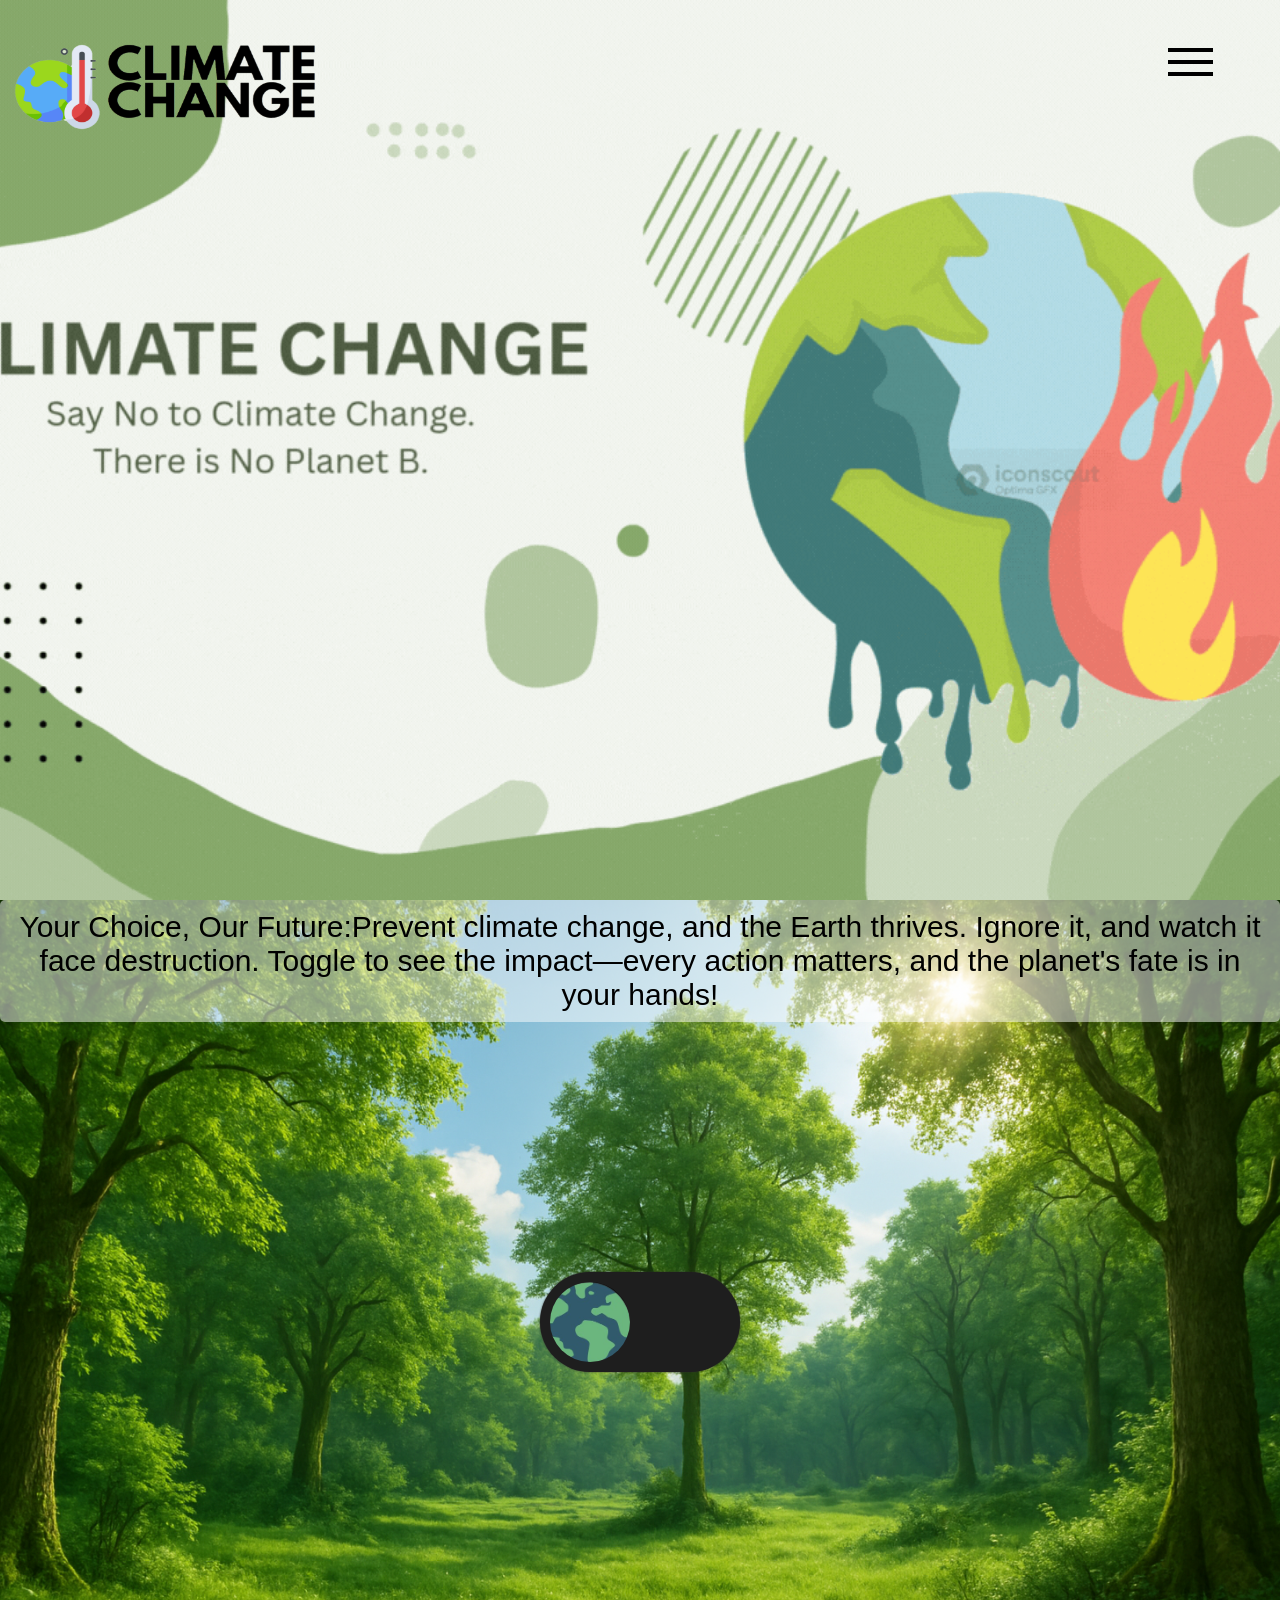
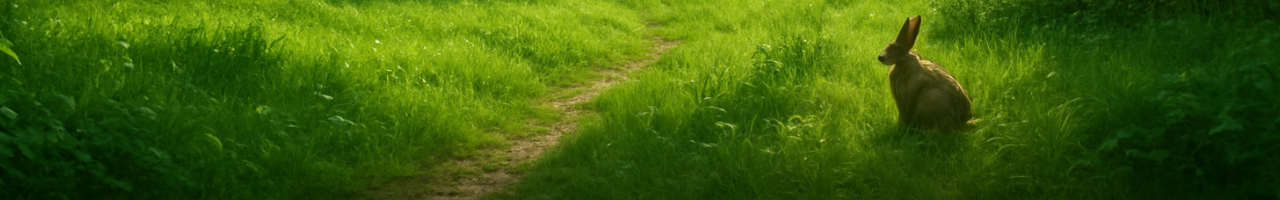
==== index.html @ 9d171602 "d" ====
<!DOCTYPE html>
<html lang="en">
  <head>
    <meta charset="UTF-8" />
    <meta name="viewport" content="width=device-width, initial-scale=1.0" />
    <title>Home</title>
    <link rel="stylesheet" type="text/css" href="home.css">
  </head>
  <body>
 <div>
   <div id="menuIcon">
        <div class="bar"></div>
        <div class="bar"></div>
        <div class="bar"></div>
    </div>
    <div class="menu-box" id="menuBox">
        <ul>
            <li><a href="index.html">Home</a></li>
            <li><a href="About.html">About</a></li>
            <li><a href="Causes.html">Causes</a></li>
            <li><a href="Prevention.html">Prevention</a></li>
            <li><a href="climate.html">Earth's Pulse</a></li>
            <li><a href="Feedback.html">Feedback</a></li>
        </ul>
    </div>
  <section class="hero-section">
    <div class="logo-container">
    <img src="Images/logo.png" style="height: 120px; width: 325px;"></div>
    <img src="Images/CLIMATE CHANGE.gif" class="hero-image" />
  </section>

  <section class="content-section">
    <p class="text-bg">Your Choice, Our Future:Prevent climate change, and the Earth thrives. Ignore it, and watch it face destruction. Toggle to see the impact—every action matters, and the planet's fate is in your hands!</p>

		<div class="cycle-type-container">
			<div class="cycle-type-check-box">
				<input type="checkbox" id="toggle" class="cycle-type-input" />
				<div class="cycle-type-label">
					<label for="toggle" class="cycle-type-toggle"></label>
				</div>
			</div>
		</div>
<script type="text/javascript">
    let menuBox = document.getElementById("menuBox");
    let menuIcon = document.getElementById("menuIcon");

    menuIcon.onclick = function() {
        menuBox.classList.toggle("open-menu");
        menuIcon.classList.toggle("open-menu");
    };
</script>
<script type="text/javascript">
    const toggle = document.getElementById("toggle");
    const contentSection = document.querySelector(".content-section");

    // Add an event listener to the toggle checkbox
    toggle.addEventListener("change", function () {
        if (toggle.checked) {
            // When toggle is checked (ON), set the "destroyed Earth" background image
            contentSection.style.backgroundImage = "url('Images/dead.png')";
            console.log("Toggle ON: Destroyed Earth background displayed");
        } else {
            // When toggle is unchecked (OFF), set the "good Earth" background image
            contentSection.style.backgroundImage = "url('Images/green.png')";
            console.log("Toggle OFF: Good Earth background displayed");
        }
    });
</script>

</body>
</html>
---- home.css ----
* {
  margin: 0;
  padding: 0;
  box-sizing: border-box;
  font-family: 'Poppins', sans-serif;
}

.hero-section {
  width: 100%;
  height: 100vh;
  overflow: hidden;
}

.hero-image {
  width: 100%;
  height: 100%;
  object-fit: cover;
}
.logo-container{
    position: absolute;
    top: 20px; 
    left: 170px;
    transform: translateX(-50%);
    z-index: 
}
.content-section {
  width: 100%;
  height: 100vh;
  background-image: url("Images/green.png");
  background-size: cover;
  background-position: center;
  position: relative;
  text-align: center;
}

.text-bg {
  color: black; 
  background-color: rgba(255, 255, 255, 0.5); 
  padding: 10px; 
  border-radius: 5px; 
  font-size: 30px; 
  display: inline-block; 
  font-family: 'Poppins', sans-serif;
}
.cycle-type-container {
  display: flex;
  justify-content: center;
  align-items: center;
  margin-top: 250px;
}

.cycle-type-check-box input[type="checkbox"] {
  display: none;
}

.cycle-type-check-box div,
.cycle-type-check-box label {
  border-radius: 50px;
}

.cycle-type-check-box div {
  height: 100px;
  width: 200px;
  background: #1e1e1e;
  position: relative;
  box-shadow: 0 0 2px rgba(43, 43, 43, 1);
}

.cycle-type-check-box label {
  height: 80px;
  width: 80px;
  position: absolute;
  top: 10px;
  left: 10px;
  cursor: pointer;
  background: url("Images/earth.png") #000;
  background-repeat: no-repeat;
  background-position: center center;
  background-size: 90px 105px;
  transition: 400ms all ease-in-out 50ms;
}

.cycle-type-check-box input[type="checkbox"]:checked ~ div label {
  left: 110px;
  background: url("Images/bwnearth.png") #000;
  background-repeat: no-repeat;
  background-position: center center;
  background-size: 90px 105px;
}
		        #menuIcon {
            cursor: pointer;
            width: 45px; /* 1.5 times larger than the original width */
        }
        /* Hamburger icon styles */
        #menuIcon .bar {
            display: block;
            width: 45px; /* 1.5 times larger than the original width */
            height: 4.5px; /* 1.5 times larger than the original height */
            margin: 7.5px auto; /* Adjusted to center within the larger button */
            background-color: black;
            transition: 0.3s;
        }
        /* X icon styles */
        #menuIcon.open-menu .bar:nth-child(1) {
            transform: rotate(45deg) translate(7.5px, 7.5px); /* Adjusted for larger button */
        }
        #menuIcon.open-menu .bar:nth-child(2) {
            opacity: 0;
        }
        #menuIcon.open-menu .bar:nth-child(3) {
            transform: rotate(-45deg) translate(10.5px, -9px); /* Adjusted for larger button */
        }
        #menuIcon{
	width: 60px;
	border-radius: 50%;
	position: fixed;
	top: 40px;
	right: 60px;
	cursor: pointer;
	z-index: 1001;
}
.menu-box{
	width: 0;
	height: 0;
	background: rgba(0, 0, 0, 0.7);
	position: fixed;
	top: 0;
	right: 0;
	background-size: cover;
	position: fixed;  /* or absolute */
    z-index: 1000; /* for layer*/
	display: flex;
	align-items: center;
	justify-content: center;
	overflow: hidden;
	border-bottom-left-radius: 100%;
	transition: width 0.5s, height 0.5s, border-radius 0.5s;
}
.menu-box.open-menu{
	width: 100%;
	height: 100vh;
	border-bottom-left-radius: 0;
}
.menu-box.open-menu ul li{
    opacity: 1;
    transform: translateY(0);
    transition: transform 1s, opacity 1s;
    transition-delay: 0.5s;
}
.menu-box ul li{
	list-style: none;
	margin: 20px;
	text-align-: center;

	opacity: 0;
    transform: translateY(30px);
}
.menu-box ul li a{
	display: inline-block;
	text-decoration:  none;
	color: white;
	font-size: 50px;
	font-weight: 600;
	position: relative;
    text-shadow: 0 0 0 red;
    transition: text-shadow 0.5s transform 0.5s;

}
.menu-box ul li a:hover{
	text-shadow: -3px 3px 0 gray;
	transform: translateY(-6px);
}
.menu-box ul li a::after{
	width: 10px;
	height: 10px;
	border-radius: 50%;
	background: #fff;
	position: absolute;
	bottom: 19px;
	right: -18px;
    opacity: 0;
    box-shadow: 0 0 0 grey;
    transition: box-shadow 0.5s;
}
.menu-box ul li a:hover::after{
    opacity: 1;
    box-shadow: -2px 2px 0 grey;
}
.content-section {
  transition: background-image  ease-in-out;
}
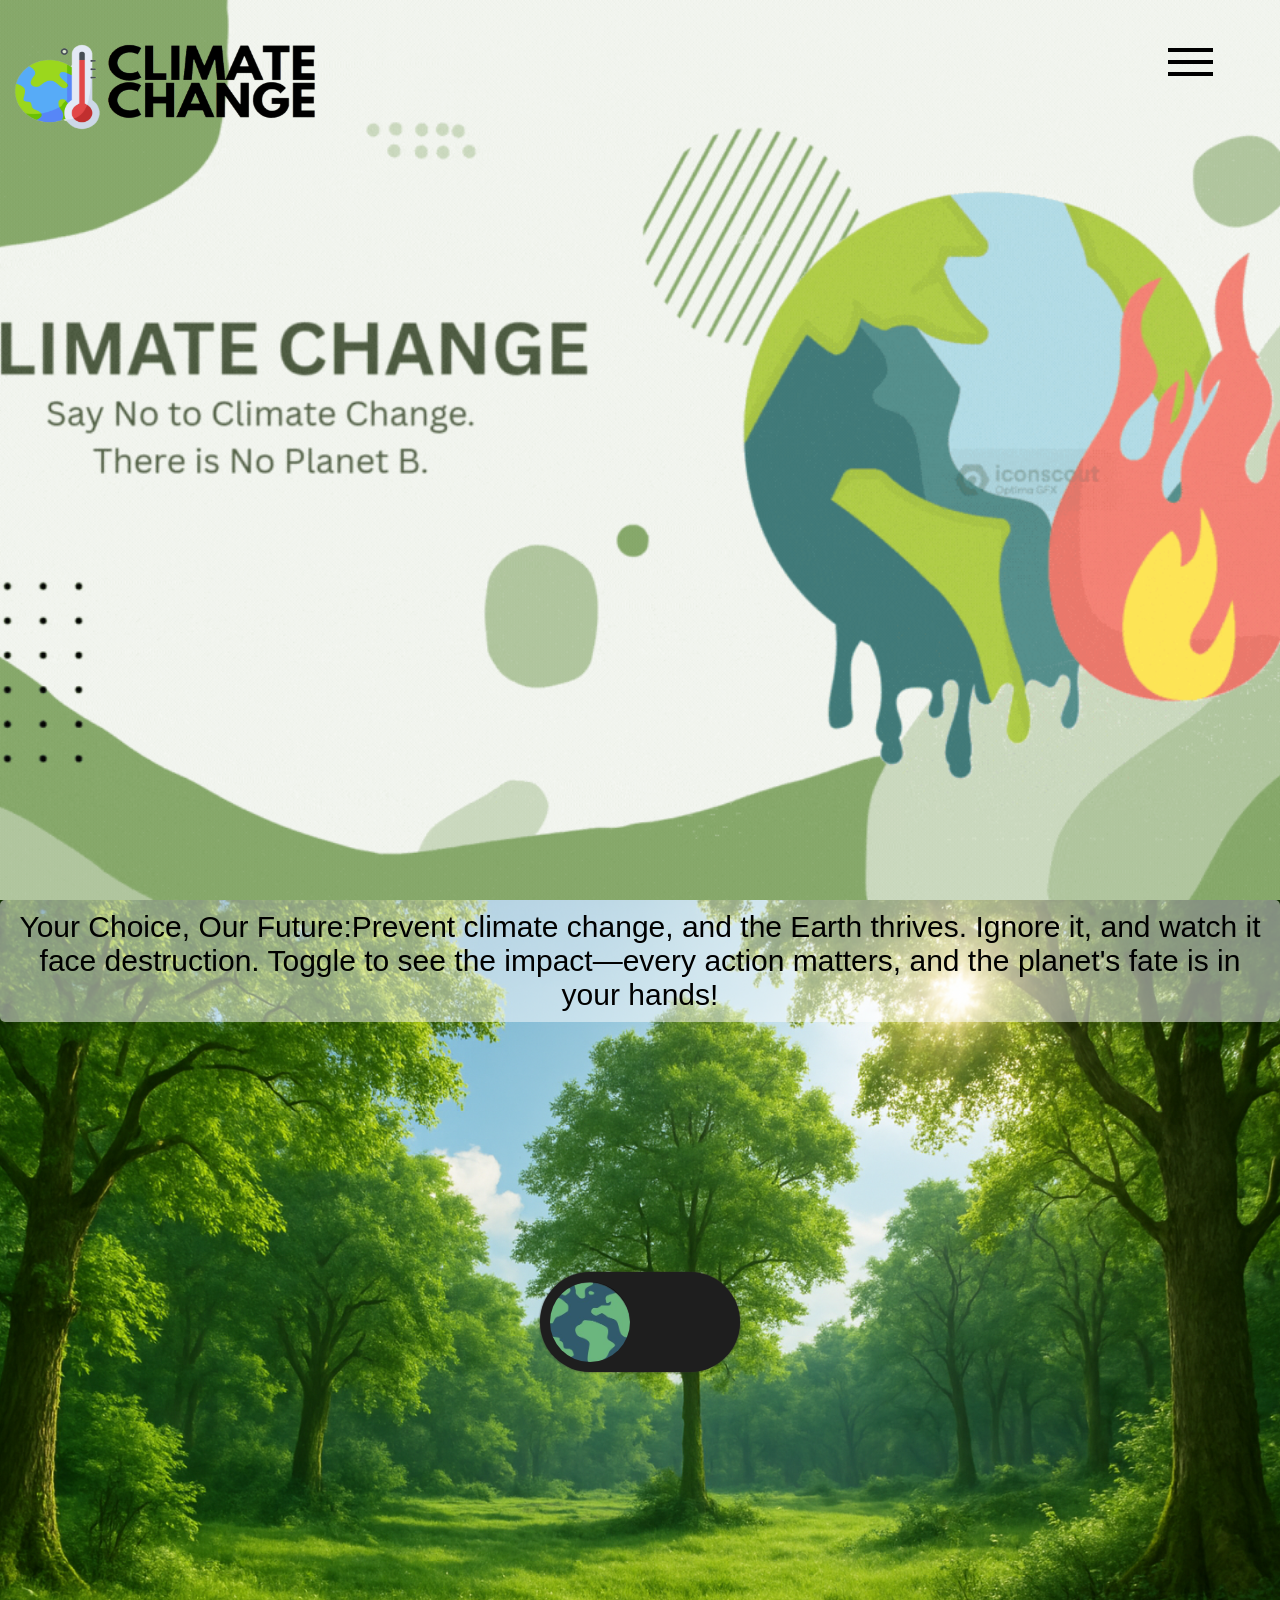
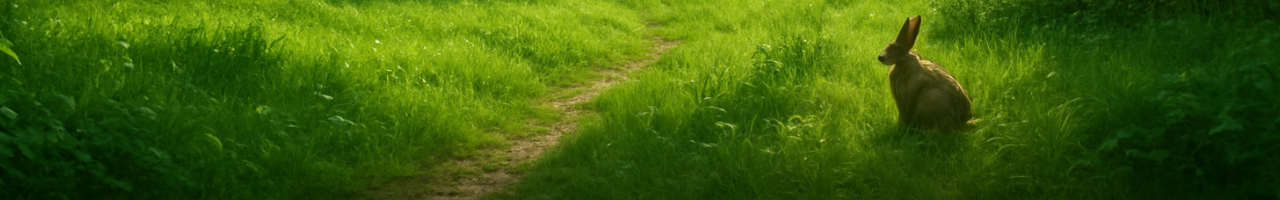
==== commit b6c21bae: "website" ====
--- a/index.html
+++ b/index.html
@@ -18,6 +18,7 @@
             <li><a href="index.html">Home</a></li>
             <li><a href="About.html">About</a></li>
             <li><a href="Causes.html">Causes</a></li>
+            <li><a href="news.html">News</a></li>
             <li><a href="Prevention.html">Prevention</a></li>
             <li><a href="climate.html">Earth's Pulse</a></li>
             <li><a href="Feedback.html">Feedback</a></li>
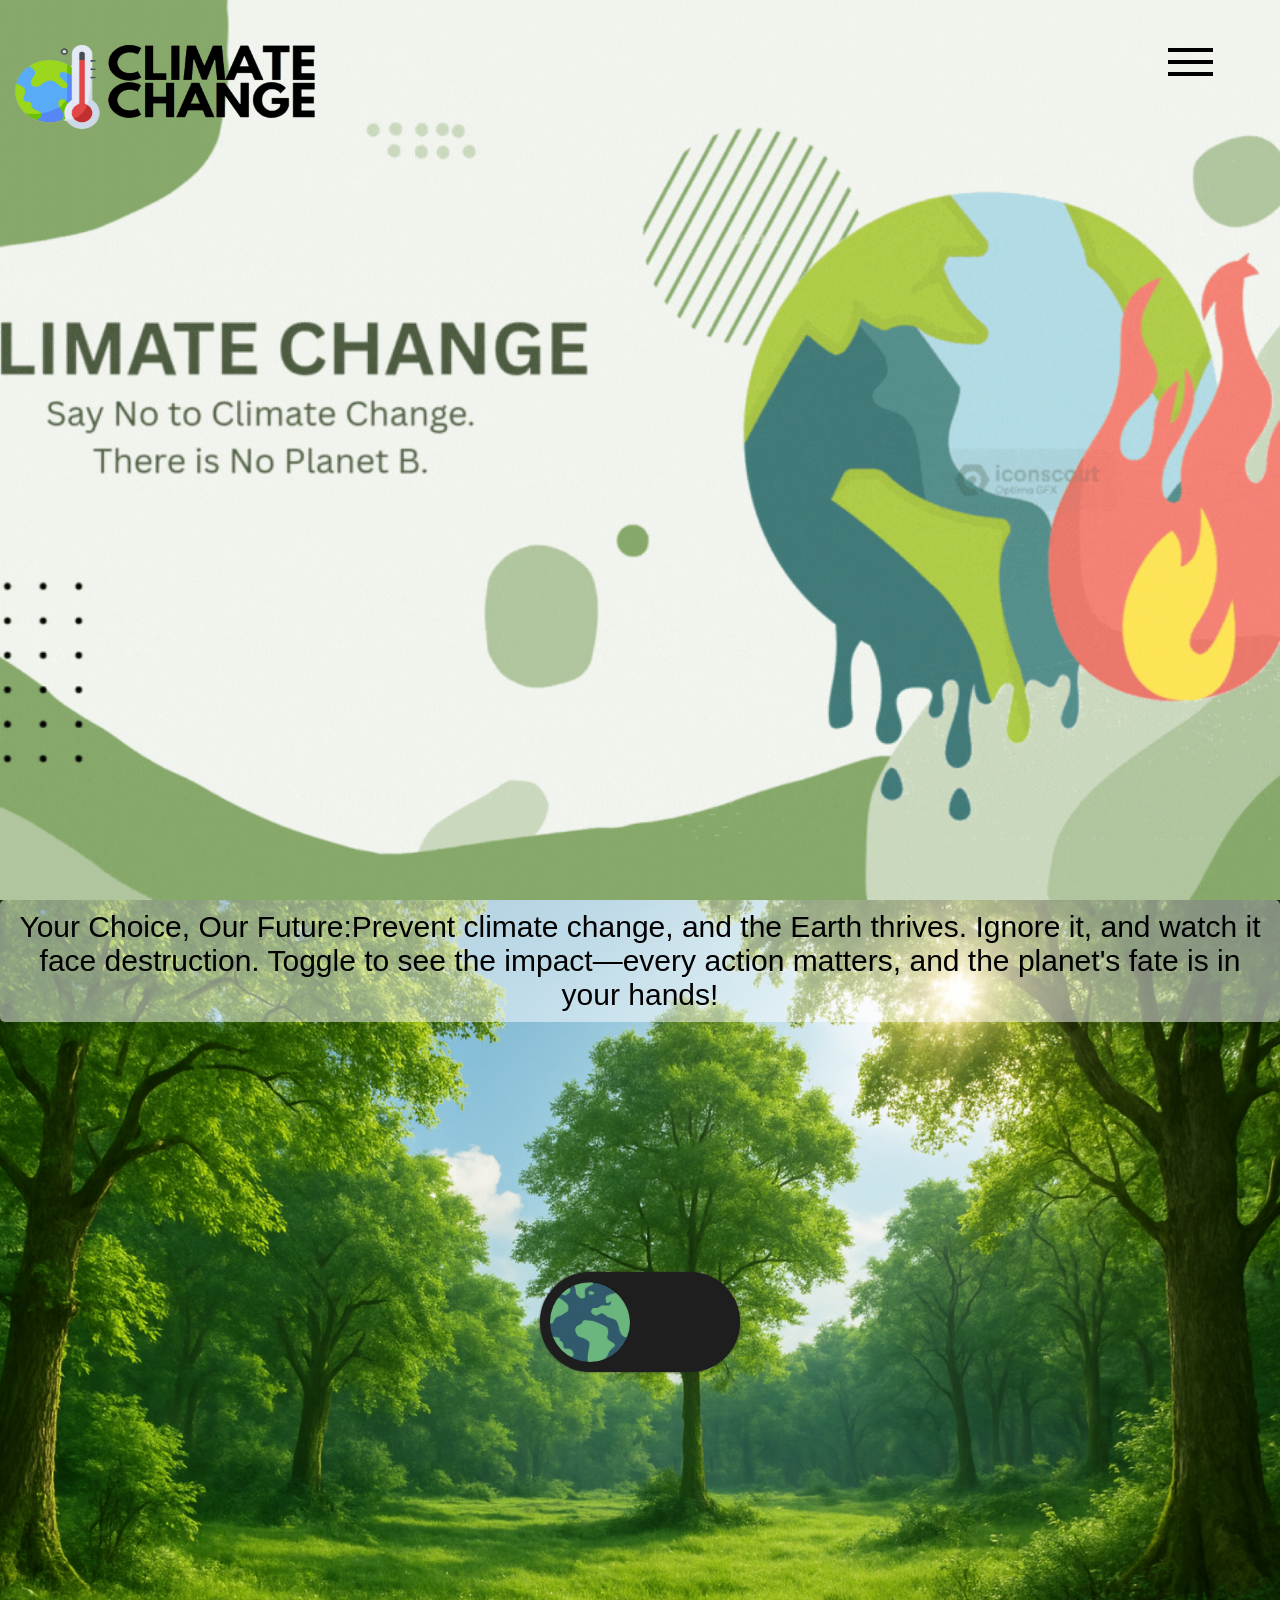
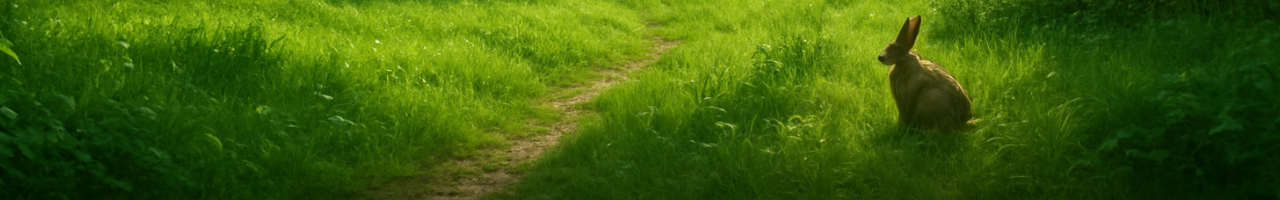
==== commit c201cb36: "Update index.html" ====
--- a/index.html
+++ b/index.html
@@ -16,8 +16,8 @@
     <div class="menu-box" id="menuBox">
         <ul>
             <li><a href="index.html">Home</a></li>
-            <li><a href="About.html">About</a></li>
-            <li><a href="Causes.html">Causes</a></li>
+            <li><a href="about.html">About</a></li>
+            <li><a href="causes.html">Causes</a></li>
             <li><a href="news.html">News</a></li>
             <li><a href="Prevention.html">Prevention</a></li>
             <li><a href="climate.html">Earth's Pulse</a></li>
@@ -69,4 +69,4 @@
 </script>
 
 </body>
-</html>+</html>
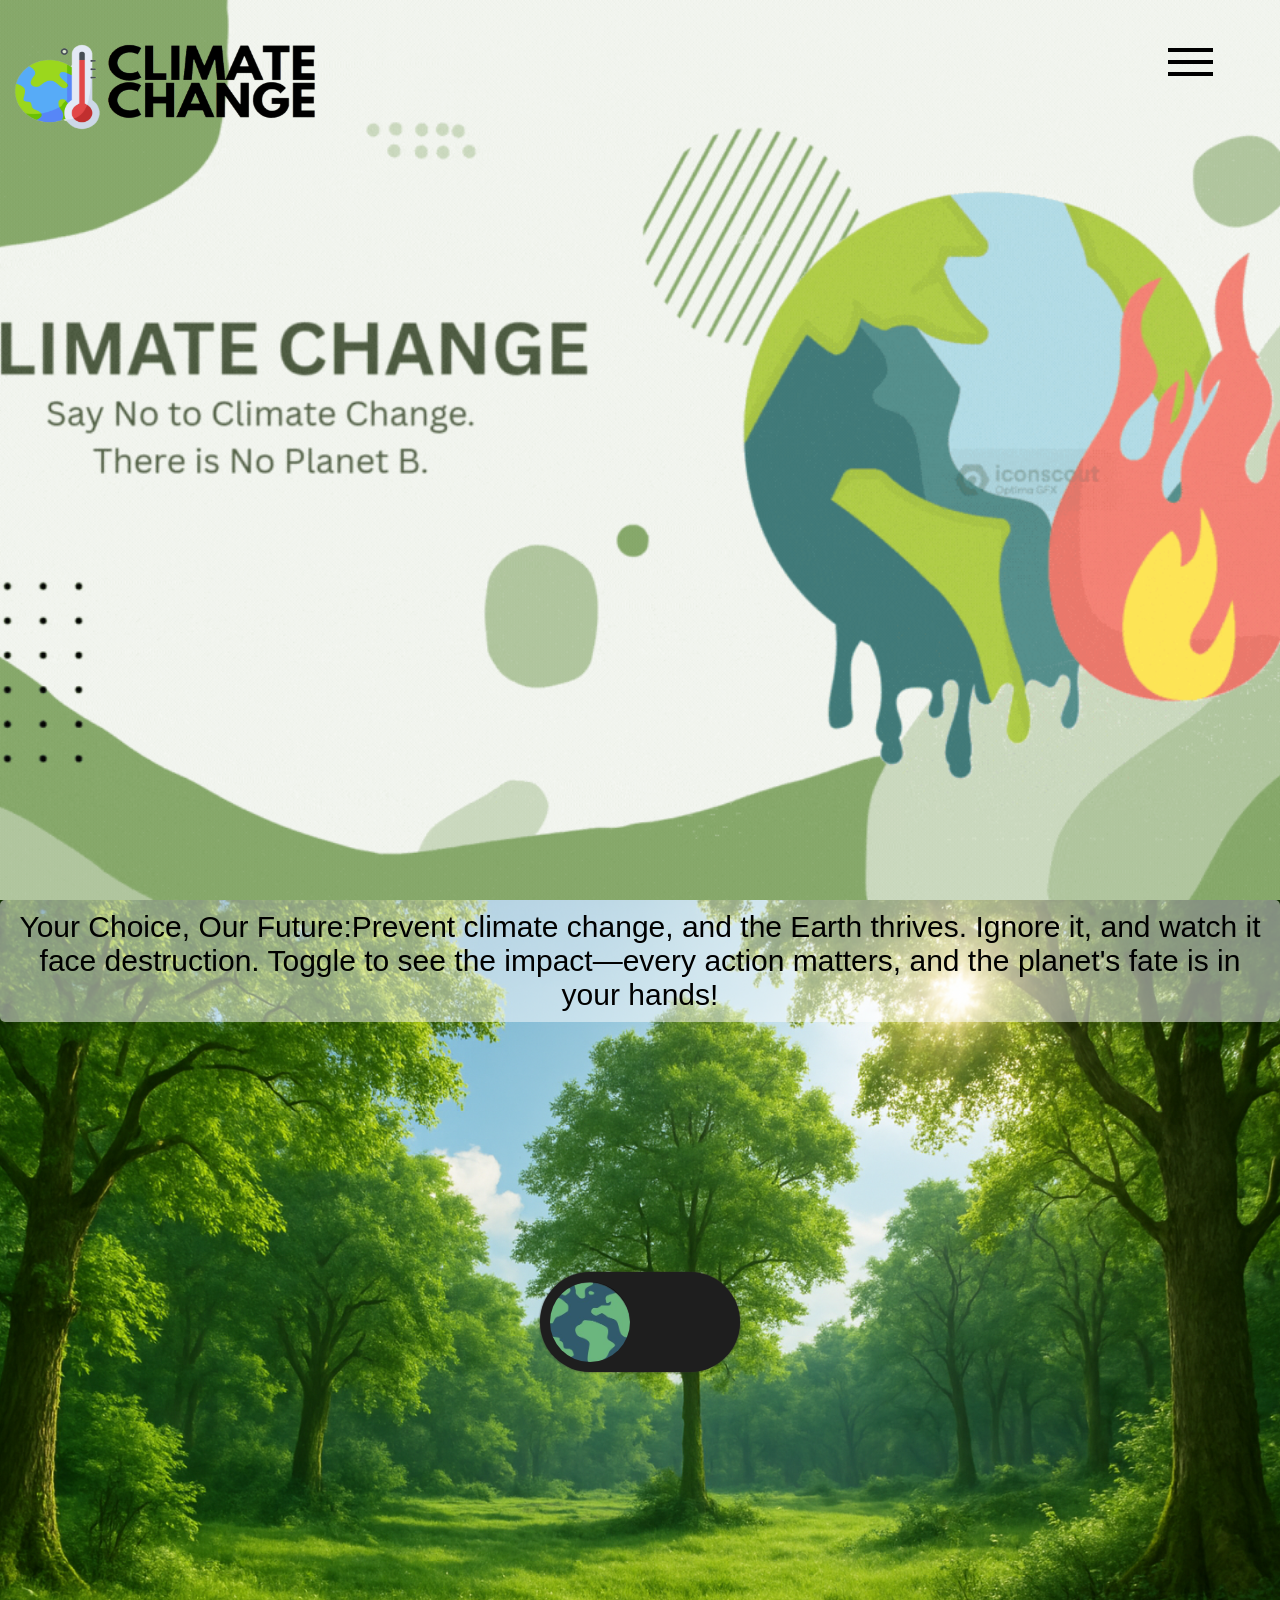
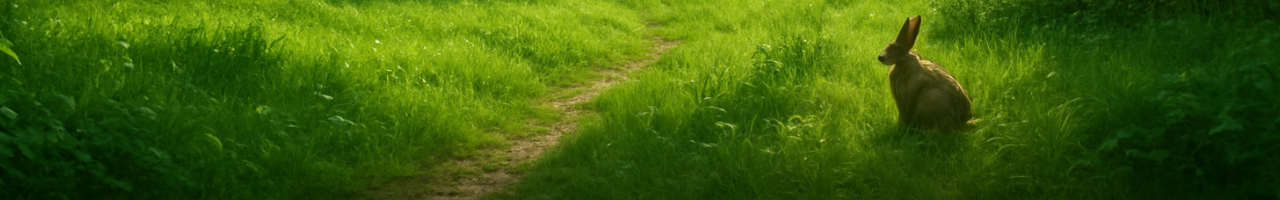
==== commit a0c51de8: "Add files via upload" ====
--- a/index.html
+++ b/index.html
@@ -16,8 +16,8 @@
     <div class="menu-box" id="menuBox">
         <ul>
             <li><a href="index.html">Home</a></li>
-            <li><a href="about.html">About</a></li>
-            <li><a href="causes.html">Causes</a></li>
+            <li><a href="About.html">About</a></li>
+            <li><a href="Causes.html">Causes</a></li>
             <li><a href="news.html">News</a></li>
             <li><a href="Prevention.html">Prevention</a></li>
             <li><a href="climate.html">Earth's Pulse</a></li>
@@ -69,4 +69,4 @@
 </script>
 
 </body>
-</html>
+</html>
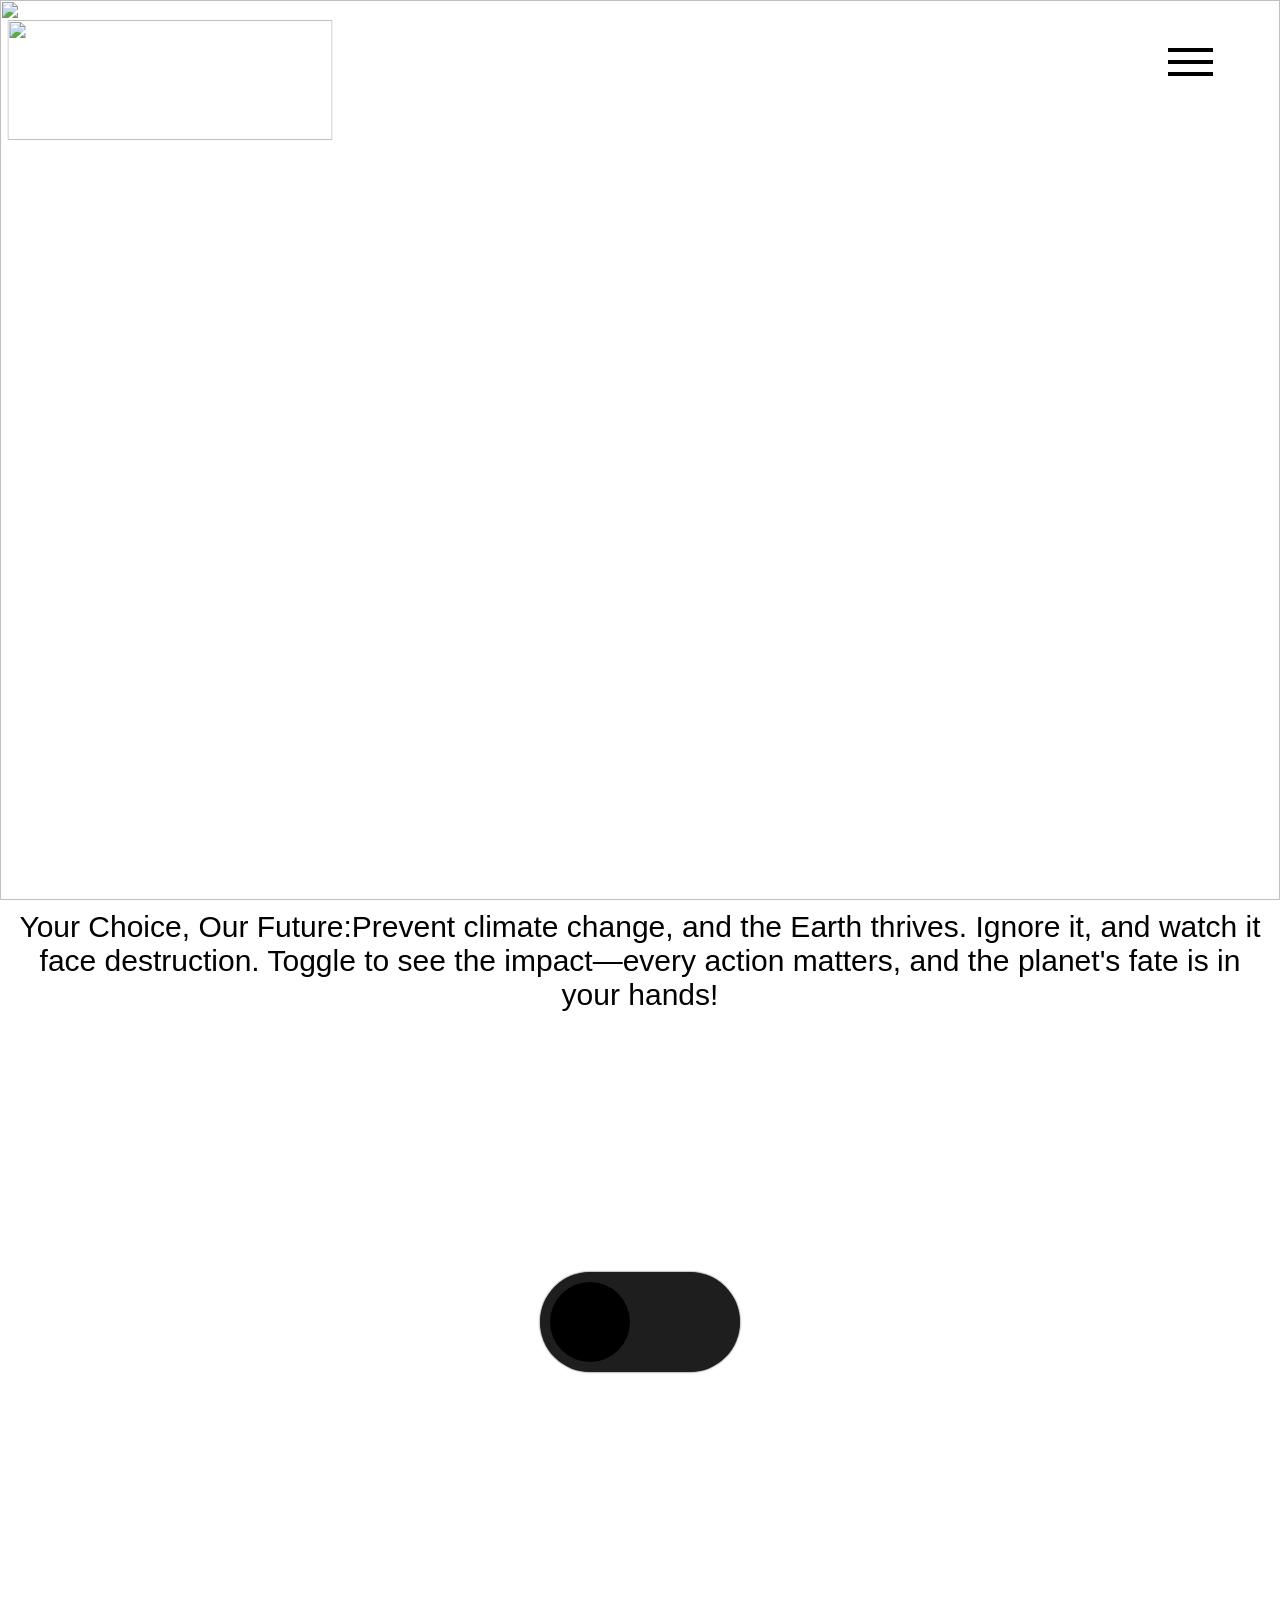
==== commit 3d3b3159: "Add files via upload" ====
--- a/index.html
+++ b/index.html
@@ -1,72 +1,72 @@
-<!DOCTYPE html>
-<html lang="en">
-  <head>
-    <meta charset="UTF-8" />
-    <meta name="viewport" content="width=device-width, initial-scale=1.0" />
-    <title>Home</title>
-    <link rel="stylesheet" type="text/css" href="home.css">
-  </head>
-  <body>
- <div>
-   <div id="menuIcon">
-        <div class="bar"></div>
-        <div class="bar"></div>
-        <div class="bar"></div>
-    </div>
-    <div class="menu-box" id="menuBox">
-        <ul>
-            <li><a href="index.html">Home</a></li>
-            <li><a href="About.html">About</a></li>
-            <li><a href="Causes.html">Causes</a></li>
-            <li><a href="news.html">News</a></li>
-            <li><a href="Prevention.html">Prevention</a></li>
-            <li><a href="climate.html">Earth's Pulse</a></li>
-            <li><a href="Feedback.html">Feedback</a></li>
-        </ul>
-    </div>
-  <section class="hero-section">
-    <div class="logo-container">
-    <img src="Images/logo.png" style="height: 120px; width: 325px;"></div>
-    <img src="Images/CLIMATE CHANGE.gif" class="hero-image" />
-  </section>
-
-  <section class="content-section">
-    <p class="text-bg">Your Choice, Our Future:Prevent climate change, and the Earth thrives. Ignore it, and watch it face destruction. Toggle to see the impact—every action matters, and the planet's fate is in your hands!</p>
-
-		<div class="cycle-type-container">
-			<div class="cycle-type-check-box">
-				<input type="checkbox" id="toggle" class="cycle-type-input" />
-				<div class="cycle-type-label">
-					<label for="toggle" class="cycle-type-toggle"></label>
-				</div>
-			</div>
-		</div>
-<script type="text/javascript">
-    let menuBox = document.getElementById("menuBox");
-    let menuIcon = document.getElementById("menuIcon");
-
-    menuIcon.onclick = function() {
-        menuBox.classList.toggle("open-menu");
-        menuIcon.classList.toggle("open-menu");
-    };
-</script>
-<script type="text/javascript">
-    const toggle = document.getElementById("toggle");
-    const contentSection = document.querySelector(".content-section");
-
-    // Add an event listener to the toggle checkbox
-    toggle.addEventListener("change", function () {
-        if (toggle.checked) {
-            // When toggle is checked (ON), set the "destroyed Earth" background image
-            contentSection.style.backgroundImage = "url('Images/dead.png')";
-            console.log("Toggle ON: Destroyed Earth background displayed");
-        } else {
-            // When toggle is unchecked (OFF), set the "good Earth" background image
-            contentSection.style.backgroundImage = "url('Images/green.png')";
-            console.log("Toggle OFF: Good Earth background displayed");
-        }
-    });
-</script>
-
-</body>
+<!DOCTYPE html>
+<html lang="en">
+  <head>
+    <meta charset="UTF-8" />
+    <meta name="viewport" content="width=device-width, initial-scale=1.0" />
+    <title>Home</title>
+    <link rel="stylesheet" type="text/css" href="home.css">
+  </head>
+  <body>
+ <div>
+   <div id="menuIcon">
+        <div class="bar"></div>
+        <div class="bar"></div>
+        <div class="bar"></div>
+    </div>
+    <div class="menu-box" id="menuBox">
+        <ul>
+            <li><a href="index.html">Home</a></li>
+            <li><a href="about.html">About</a></li>
+            <li><a href="causes.html">Causes</a></li>
+            <li><a href="news.html">News</a></li>
+            <li><a href="prevention.html">Prevention</a></li>
+            <li><a href="climate.html">Earth's Pulse</a></li>
+            <li><a href="feedback.html">Feedback</a></li>
+        </ul>
+    </div>
+  <section class="hero-section">
+    <div class="logo-container">
+    <img src="images/logo.png" style="height: 120px; width: 325px;"></div>
+    <img src="images/CLIMATE CHANGE.gif" class="hero-image" />
+  </section>
+
+  <section class="content-section">
+    <p class="text-bg">Your Choice, Our Future:Prevent climate change, and the Earth thrives. Ignore it, and watch it face destruction. Toggle to see the impact—every action matters, and the planet's fate is in your hands!</p>
+
+		<div class="cycle-type-container">
+			<div class="cycle-type-check-box">
+				<input type="checkbox" id="toggle" class="cycle-type-input" />
+				<div class="cycle-type-label">
+					<label for="toggle" class="cycle-type-toggle"></label>
+				</div>
+			</div>
+		</div>
+<script type="text/javascript">
+    let menuBox = document.getElementById("menuBox");
+    let menuIcon = document.getElementById("menuIcon");
+
+    menuIcon.onclick = function() {
+        menuBox.classList.toggle("open-menu");
+        menuIcon.classList.toggle("open-menu");
+    };
+</script>
+<script type="text/javascript">
+    const toggle = document.getElementById("toggle");
+    const contentSection = document.querySelector(".content-section");
+
+    // Add an event listener to the toggle checkbox
+    toggle.addEventListener("change", function () {
+        if (toggle.checked) {
+            // When toggle is checked (ON), set the "destroyed Earth" background image
+            contentSection.style.backgroundImage = "url('images/dead.png')";
+            console.log("Toggle ON: Destroyed Earth background displayed");
+        } else {
+            // When toggle is unchecked (OFF), set the "good Earth" background image
+            contentSection.style.backgroundImage = "url('images/green.png')";
+            console.log("Toggle OFF: Good Earth background displayed");
+        }
+    });
+</script>
+
+</body>
 </html>
--- a/home.css
+++ b/home.css
@@ -1,193 +1,193 @@
-
-* {
-  margin: 0;
-  padding: 0;
-  box-sizing: border-box;
-  font-family: 'Poppins', sans-serif;
-}
-
-.hero-section {
-  width: 100%;
-  height: 100vh;
-  overflow: hidden;
-}
-
-.hero-image {
-  width: 100%;
-  height: 100%;
-  object-fit: cover;
-}
-.logo-container{
-    position: absolute;
-    top: 20px; 
-    left: 170px;
-    transform: translateX(-50%);
-    z-index: 
-}
-.content-section {
-  width: 100%;
-  height: 100vh;
-  background-image: url("Images/green.png");
-  background-size: cover;
-  background-position: center;
-  position: relative;
-  text-align: center;
-}
-
-.text-bg {
-  color: black; 
-  background-color: rgba(255, 255, 255, 0.5); 
-  padding: 10px; 
-  border-radius: 5px; 
-  font-size: 30px; 
-  display: inline-block; 
-  font-family: 'Poppins', sans-serif;
-}
-.cycle-type-container {
-  display: flex;
-  justify-content: center;
-  align-items: center;
-  margin-top: 250px;
-}
-
-.cycle-type-check-box input[type="checkbox"] {
-  display: none;
-}
-
-.cycle-type-check-box div,
-.cycle-type-check-box label {
-  border-radius: 50px;
-}
-
-.cycle-type-check-box div {
-  height: 100px;
-  width: 200px;
-  background: #1e1e1e;
-  position: relative;
-  box-shadow: 0 0 2px rgba(43, 43, 43, 1);
-}
-
-.cycle-type-check-box label {
-  height: 80px;
-  width: 80px;
-  position: absolute;
-  top: 10px;
-  left: 10px;
-  cursor: pointer;
-  background: url("Images/earth.png") #000;
-  background-repeat: no-repeat;
-  background-position: center center;
-  background-size: 90px 105px;
-  transition: 400ms all ease-in-out 50ms;
-}
-
-.cycle-type-check-box input[type="checkbox"]:checked ~ div label {
-  left: 110px;
-  background: url("Images/bwnearth.png") #000;
-  background-repeat: no-repeat;
-  background-position: center center;
-  background-size: 90px 105px;
-}
-		        #menuIcon {
-            cursor: pointer;
-            width: 45px; /* 1.5 times larger than the original width */
-        }
-        /* Hamburger icon styles */
-        #menuIcon .bar {
-            display: block;
-            width: 45px; /* 1.5 times larger than the original width */
-            height: 4.5px; /* 1.5 times larger than the original height */
-            margin: 7.5px auto; /* Adjusted to center within the larger button */
-            background-color: black;
-            transition: 0.3s;
-        }
-        /* X icon styles */
-        #menuIcon.open-menu .bar:nth-child(1) {
-            transform: rotate(45deg) translate(7.5px, 7.5px); /* Adjusted for larger button */
-        }
-        #menuIcon.open-menu .bar:nth-child(2) {
-            opacity: 0;
-        }
-        #menuIcon.open-menu .bar:nth-child(3) {
-            transform: rotate(-45deg) translate(10.5px, -9px); /* Adjusted for larger button */
-        }
-        #menuIcon{
-	width: 60px;
-	border-radius: 50%;
-	position: fixed;
-	top: 40px;
-	right: 60px;
-	cursor: pointer;
-	z-index: 1001;
-}
-.menu-box{
-	width: 0;
-	height: 0;
-	background: rgba(0, 0, 0, 0.7);
-	position: fixed;
-	top: 0;
-	right: 0;
-	background-size: cover;
-	position: fixed;  /* or absolute */
-    z-index: 1000; /* for layer*/
-	display: flex;
-	align-items: center;
-	justify-content: center;
-	overflow: hidden;
-	border-bottom-left-radius: 100%;
-	transition: width 0.5s, height 0.5s, border-radius 0.5s;
-}
-.menu-box.open-menu{
-	width: 100%;
-	height: 100vh;
-	border-bottom-left-radius: 0;
-}
-.menu-box.open-menu ul li{
-    opacity: 1;
-    transform: translateY(0);
-    transition: transform 1s, opacity 1s;
-    transition-delay: 0.5s;
-}
-.menu-box ul li{
-	list-style: none;
-	margin: 20px;
-	text-align-: center;
-
-	opacity: 0;
-    transform: translateY(30px);
-}
-.menu-box ul li a{
-	display: inline-block;
-	text-decoration:  none;
-	color: white;
-	font-size: 50px;
-	font-weight: 600;
-	position: relative;
-    text-shadow: 0 0 0 red;
-    transition: text-shadow 0.5s transform 0.5s;
-
-}
-.menu-box ul li a:hover{
-	text-shadow: -3px 3px 0 gray;
-	transform: translateY(-6px);
-}
-.menu-box ul li a::after{
-	width: 10px;
-	height: 10px;
-	border-radius: 50%;
-	background: #fff;
-	position: absolute;
-	bottom: 19px;
-	right: -18px;
-    opacity: 0;
-    box-shadow: 0 0 0 grey;
-    transition: box-shadow 0.5s;
-}
-.menu-box ul li a:hover::after{
-    opacity: 1;
-    box-shadow: -2px 2px 0 grey;
-}
-.content-section {
-  transition: background-image  ease-in-out;
-}
-
+
+* {
+  margin: 0;
+  padding: 0;
+  box-sizing: border-box;
+  font-family: 'Poppins', sans-serif;
+}
+
+.hero-section {
+  width: 100%;
+  height: 100vh;
+  overflow: hidden;
+}
+
+.hero-image {
+  width: 100%;
+  height: 100%;
+  object-fit: cover;
+}
+.logo-container{
+    position: absolute;
+    top: 20px; 
+    left: 170px;
+    transform: translateX(-50%);
+    z-index: 
+}
+.content-section {
+  width: 100%;
+  height: 100vh;
+  background-image: url("images/green.png");
+  background-size: cover;
+  background-position: center;
+  position: relative;
+  text-align: center;
+}
+
+.text-bg {
+  color: black; 
+  background-color: rgba(255, 255, 255, 0.5); 
+  padding: 10px; 
+  border-radius: 5px; 
+  font-size: 30px; 
+  display: inline-block; 
+  font-family: 'Poppins', sans-serif;
+}
+.cycle-type-container {
+  display: flex;
+  justify-content: center;
+  align-items: center;
+  margin-top: 250px;
+}
+
+.cycle-type-check-box input[type="checkbox"] {
+  display: none;
+}
+
+.cycle-type-check-box div,
+.cycle-type-check-box label {
+  border-radius: 50px;
+}
+
+.cycle-type-check-box div {
+  height: 100px;
+  width: 200px;
+  background: #1e1e1e;
+  position: relative;
+  box-shadow: 0 0 2px rgba(43, 43, 43, 1);
+}
+
+.cycle-type-check-box label {
+  height: 80px;
+  width: 80px;
+  position: absolute;
+  top: 10px;
+  left: 10px;
+  cursor: pointer;
+  background: url("images/earth.png") #000;
+  background-repeat: no-repeat;
+  background-position: center center;
+  background-size: 90px 105px;
+  transition: 400ms all ease-in-out 50ms;
+}
+
+.cycle-type-check-box input[type="checkbox"]:checked ~ div label {
+  left: 110px;
+  background: url("images/bwnearth.png") #000;
+  background-repeat: no-repeat;
+  background-position: center center;
+  background-size: 90px 105px;
+}
+		        #menuIcon {
+            cursor: pointer;
+            width: 45px; /* 1.5 times larger than the original width */
+        }
+        /* Hamburger icon styles */
+        #menuIcon .bar {
+            display: block;
+            width: 45px; /* 1.5 times larger than the original width */
+            height: 4.5px; /* 1.5 times larger than the original height */
+            margin: 7.5px auto; /* Adjusted to center within the larger button */
+            background-color: black;
+            transition: 0.3s;
+        }
+        /* X icon styles */
+        #menuIcon.open-menu .bar:nth-child(1) {
+            transform: rotate(45deg) translate(7.5px, 7.5px); /* Adjusted for larger button */
+        }
+        #menuIcon.open-menu .bar:nth-child(2) {
+            opacity: 0;
+        }
+        #menuIcon.open-menu .bar:nth-child(3) {
+            transform: rotate(-45deg) translate(10.5px, -9px); /* Adjusted for larger button */
+        }
+        #menuIcon{
+	width: 60px;
+	border-radius: 50%;
+	position: fixed;
+	top: 40px;
+	right: 60px;
+	cursor: pointer;
+	z-index: 1001;
+}
+.menu-box{
+	width: 0;
+	height: 0;
+	background: rgba(0, 0, 0, 0.7);
+	position: fixed;
+	top: 0;
+	right: 0;
+	background-size: cover;
+	position: fixed;  /* or absolute */
+    z-index: 1000; /* for layer*/
+	display: flex;
+	align-items: center;
+	justify-content: center;
+	overflow: hidden;
+	border-bottom-left-radius: 100%;
+	transition: width 0.5s, height 0.5s, border-radius 0.5s;
+}
+.menu-box.open-menu{
+	width: 100%;
+	height: 100vh;
+	border-bottom-left-radius: 0;
+}
+.menu-box.open-menu ul li{
+    opacity: 1;
+    transform: translateY(0);
+    transition: transform 1s, opacity 1s;
+    transition-delay: 0.5s;
+}
+.menu-box ul li{
+	list-style: none;
+	margin: 20px;
+	text-align-: center;
+
+	opacity: 0;
+    transform: translateY(30px);
+}
+.menu-box ul li a{
+	display: inline-block;
+	text-decoration:  none;
+	color: white;
+	font-size: 50px;
+	font-weight: 600;
+	position: relative;
+    text-shadow: 0 0 0 red;
+    transition: text-shadow 0.5s transform 0.5s;
+
+}
+.menu-box ul li a:hover{
+	text-shadow: -3px 3px 0 gray;
+	transform: translateY(-6px);
+}
+.menu-box ul li a::after{
+	width: 10px;
+	height: 10px;
+	border-radius: 50%;
+	background: #fff;
+	position: absolute;
+	bottom: 19px;
+	right: -18px;
+    opacity: 0;
+    box-shadow: 0 0 0 grey;
+    transition: box-shadow 0.5s;
+}
+.menu-box ul li a:hover::after{
+    opacity: 1;
+    box-shadow: -2px 2px 0 grey;
+}
+.content-section {
+  transition: background-image  ease-in-out;
+}
+
